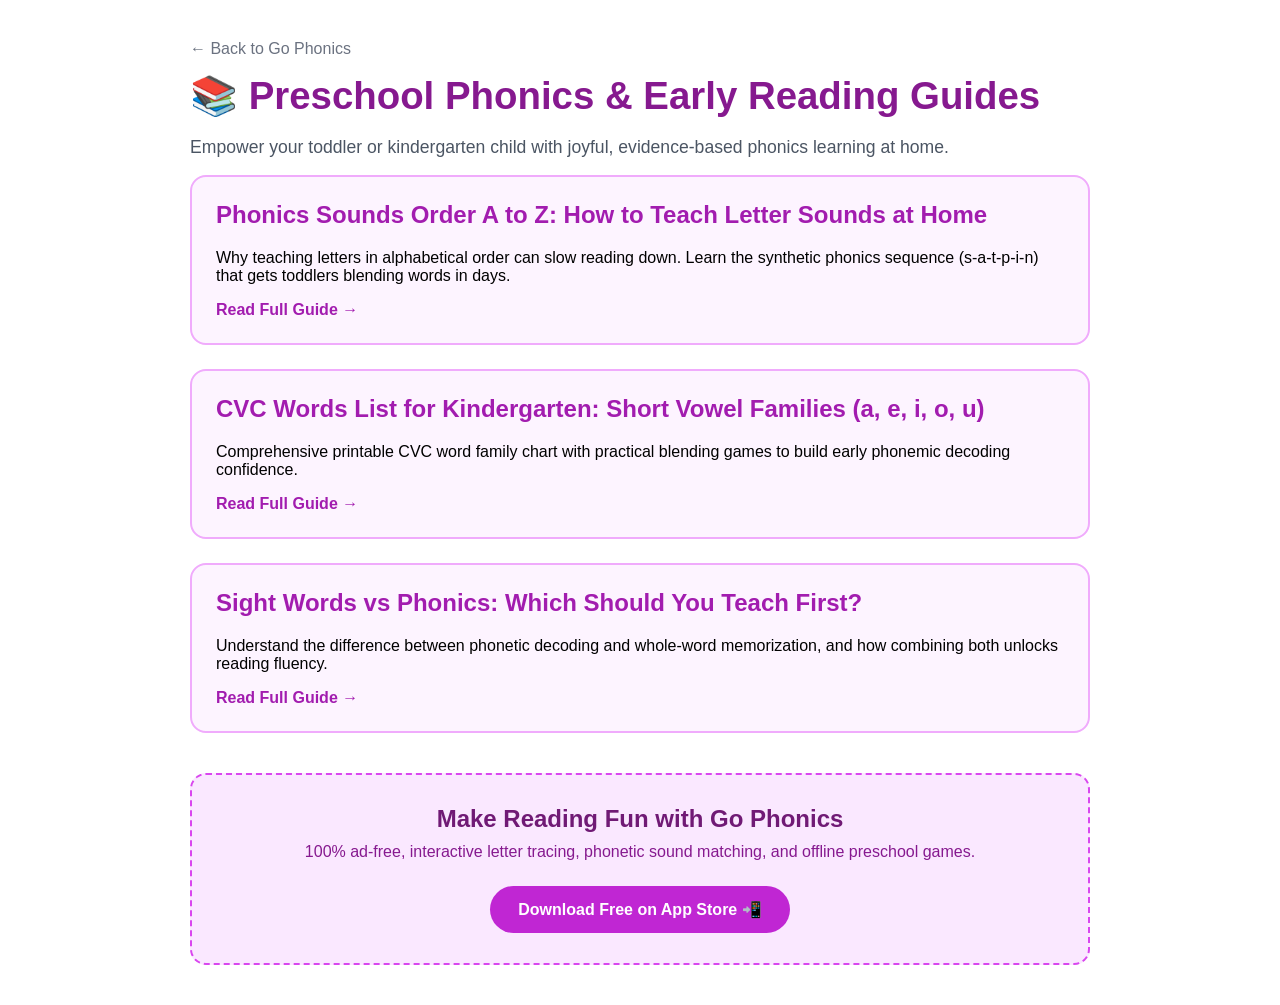
==== guides/index.html @ 36015f06 "feat(seo): deploy Preschool Phonics & Literacy Hub with 3 high-volume guides, FAQ schema, and update" ====
<!DOCTYPE html>
<html lang="en">
<head>
    <meta charset="UTF-8">
    <meta name="viewport" content="width=device-width, initial-scale=1.0">
    <meta name="apple-itunes-app" content="app-id=6756431312">
    <title>Preschool Phonics & Early Reading Guides — Go Phonics</title>
    <meta name="description" content="Explore expert early literacy guides on teaching phonics sounds order A to Z, CVC word lists, and sight words vs phonics.">
    <link rel="canonical" href="https://themansigoel.github.io/go-phonics/guides/" />
    <link rel="stylesheet" href="../styles.css">
    <style>
        .guides-container { max-width: 900px; margin: 40px auto; padding: 0 20px; font-family: -apple-system, BlinkMacSystemFont, "Segoe UI", Roboto, sans-serif; }
        .guide-card { background: #fdf4ff; border: 2px solid #f0abfc; border-radius: 16px; padding: 24px; margin-bottom: 24px; }
        .guide-card h2 { color: #86198f; margin-top: 0; }
        .guide-card a { color: #a21caf; text-decoration: none; font-weight: 700; }
        .app-cta-banner { background: #fae8ff; border: 2px dashed #d946ef; border-radius: 16px; padding: 30px; text-align: center; margin: 40px 0; }
        .app-cta-btn { display: inline-block; background: #c026d3; color: #fff; padding: 14px 28px; border-radius: 30px; font-weight: 700; text-decoration: none; margin-top: 15px; }
    </style>
</head>
<body>
    <div class="guides-container">
        <a href="../" style="color: #6b7280; text-decoration: none;">← Back to Go Phonics</a>
        <h1 style="color: #86198f; font-size: 2.4rem; margin: 15px 0;">📚 Preschool Phonics & Early Reading Guides</h1>
        <p style="color: #4b5563; font-size: 1.1rem;">Empower your toddler or kindergarten child with joyful, evidence-based phonics learning at home.</p>

        <div class="guide-card">
            <h2><a href="phonics-sounds-order-a-to-z.html">Phonics Sounds Order A to Z: How to Teach Letter Sounds at Home</a></h2>
            <p>Why teaching letters in alphabetical order can slow reading down. Learn the synthetic phonics sequence (s-a-t-p-i-n) that gets toddlers blending words in days.</p>
            <a href="phonics-sounds-order-a-to-z.html">Read Full Guide →</a>
        </div>

        <div class="guide-card">
            <h2><a href="cvc-words-list-kindergarten.html">CVC Words List for Kindergarten: Short Vowel Families (a, e, i, o, u)</a></h2>
            <p>Comprehensive printable CVC word family chart with practical blending games to build early phonemic decoding confidence.</p>
            <a href="cvc-words-list-kindergarten.html">Read Full Guide →</a>
        </div>

        <div class="guide-card">
            <h2><a href="sight-words-vs-phonics.html">Sight Words vs Phonics: Which Should You Teach First?</a></h2>
            <p>Understand the difference between phonetic decoding and whole-word memorization, and how combining both unlocks reading fluency.</p>
            <a href="sight-words-vs-phonics.html">Read Full Guide →</a>
        </div>

        <div class="app-cta-banner">
            <h2 style="color: #701a75; margin: 0;">Make Reading Fun with Go Phonics</h2>
            <p style="color: #86198f; margin: 10px 0;">100% ad-free, interactive letter tracing, phonetic sound matching, and offline preschool games.</p>
            <a href="https://apps.apple.com/app/go-phonics-kids-learn-to-read/id6756431312" class="app-cta-btn">Download Free on App Store 📲</a>
        </div>
    </div>
</body>
</html>
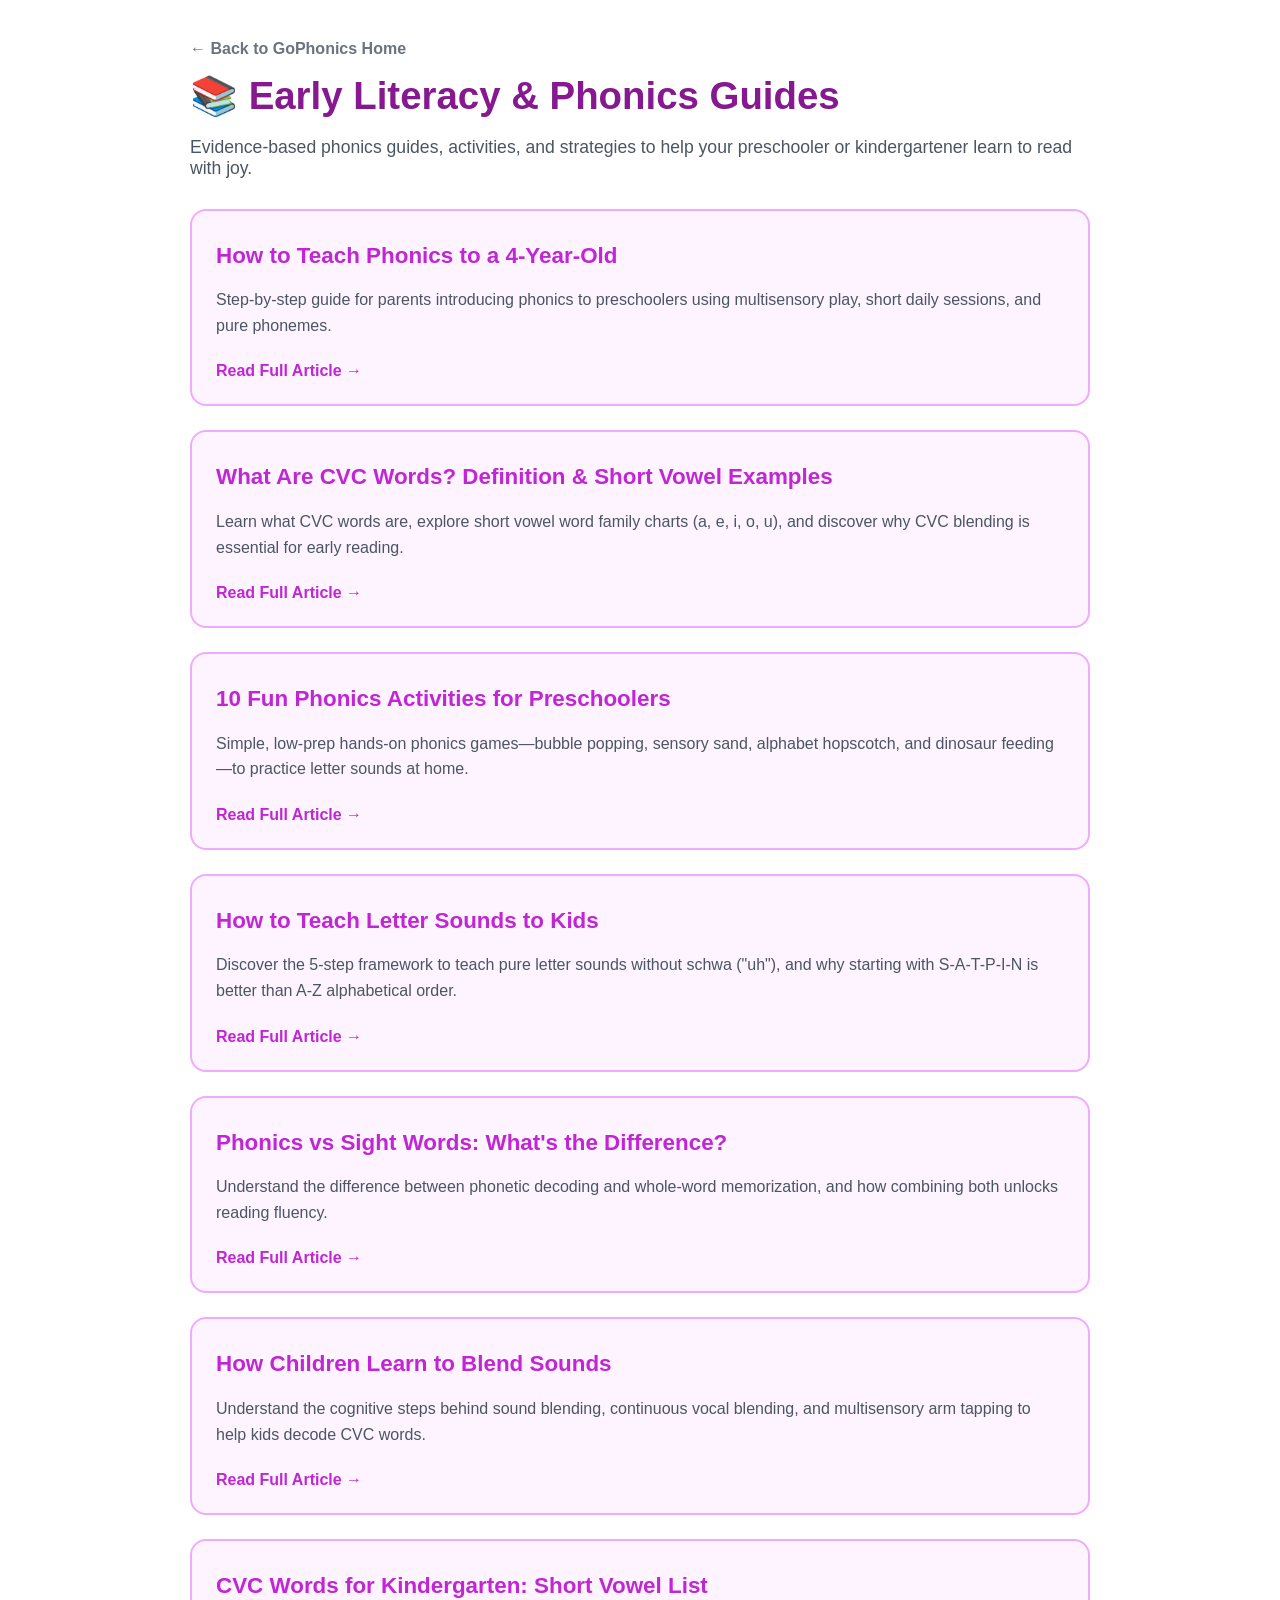
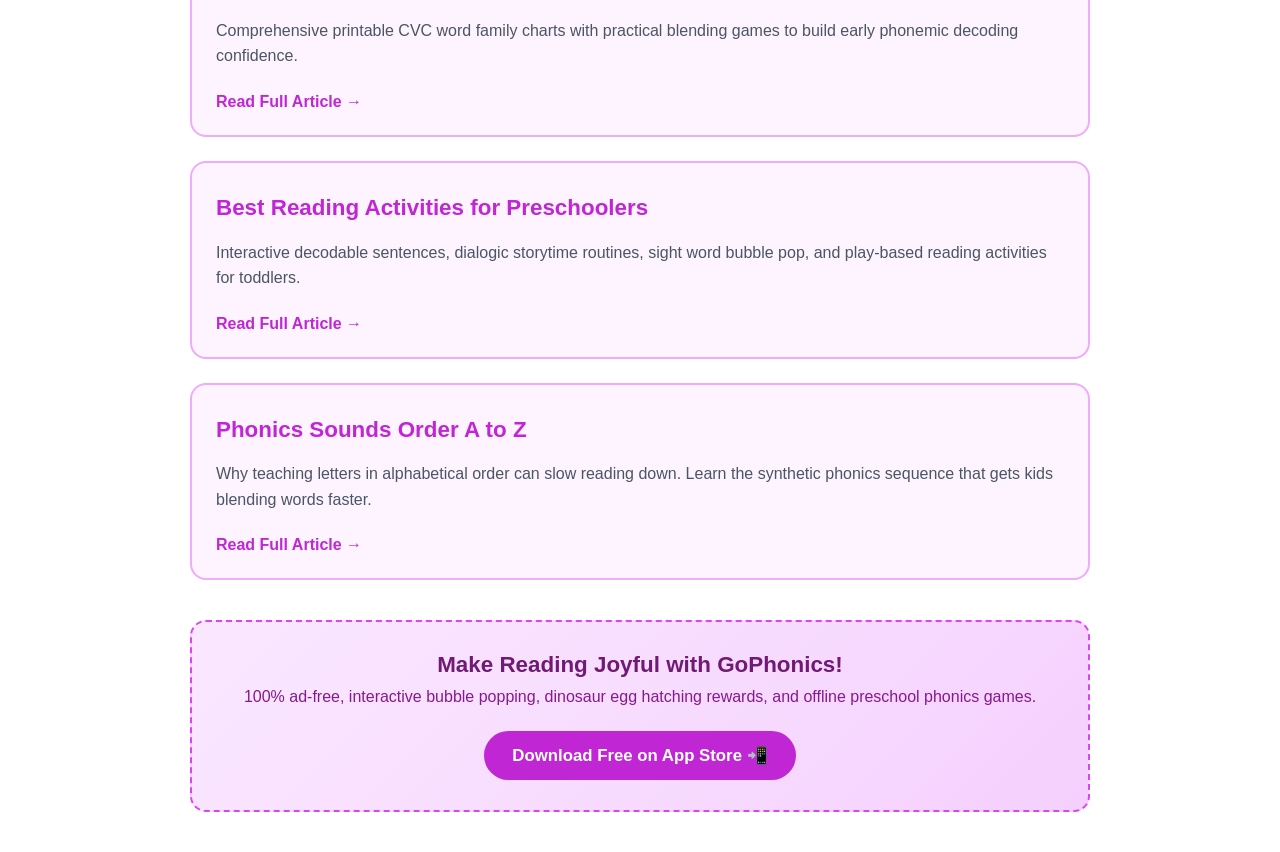
==== commit 9e4ed9d4: "Add detailed early literacy guide articles for SEO and AEO" ====
--- a/guides/index.html
+++ b/guides/index.html
@@ -4,46 +4,84 @@
     <meta charset="UTF-8">
     <meta name="viewport" content="width=device-width, initial-scale=1.0">
     <meta name="apple-itunes-app" content="app-id=6756431312">
-    <title>Preschool Phonics & Early Reading Guides — Go Phonics</title>
-    <meta name="description" content="Explore expert early literacy guides on teaching phonics sounds order A to Z, CVC word lists, and sight words vs phonics.">
+    <title>Preschool Phonics & Early Reading Guides — GoPhonics</title>
+    <meta name="description" content="Explore expert early literacy guides: teaching phonics to 4-year-olds, CVC word lists, letter sounds order, sight words vs phonics, blending techniques, and preschool reading activities.">
     <link rel="canonical" href="https://themansigoel.github.io/go-phonics/guides/" />
     <link rel="stylesheet" href="../styles.css">
     <style>
         .guides-container { max-width: 900px; margin: 40px auto; padding: 0 20px; font-family: -apple-system, BlinkMacSystemFont, "Segoe UI", Roboto, sans-serif; }
-        .guide-card { background: #fdf4ff; border: 2px solid #f0abfc; border-radius: 16px; padding: 24px; margin-bottom: 24px; }
-        .guide-card h2 { color: #86198f; margin-top: 0; }
-        .guide-card a { color: #a21caf; text-decoration: none; font-weight: 700; }
-        .app-cta-banner { background: #fae8ff; border: 2px dashed #d946ef; border-radius: 16px; padding: 30px; text-align: center; margin: 40px 0; }
-        .app-cta-btn { display: inline-block; background: #c026d3; color: #fff; padding: 14px 28px; border-radius: 30px; font-weight: 700; text-decoration: none; margin-top: 15px; }
+        .guide-card { background: #fdf4ff; border: 2px solid #f0abfc; border-radius: 16px; padding: 24px; margin-bottom: 24px; transition: transform 0.2s, box-shadow 0.2s; }
+        .guide-card:hover { transform: translateY(-3px); box-shadow: 0 10px 20px -5px rgba(217,70,239,0.15); }
+        .guide-card h2 { color: #86198f; margin-top: 0; font-size: 1.4rem; }
+        .guide-card p { color: #4b5563; line-height: 1.6; }
+        .guide-card a { color: #c026d3; text-decoration: none; font-weight: 700; display: inline-block; margin-top: 8px; }
+        .app-cta-banner { background: linear-gradient(135deg, #fae8ff 0%, #f5d0fe 100%); border: 2px dashed #d946ef; border-radius: 16px; padding: 30px; text-align: center; margin: 40px 0; }
+        .app-cta-btn { display: inline-block; background: #c026d3; color: #fff; padding: 14px 28px; border-radius: 30px; font-weight: 700; text-decoration: none; margin-top: 15px; font-size: 1.05rem; }
     </style>
 </head>
 <body>
     <div class="guides-container">
-        <a href="../" style="color: #6b7280; text-decoration: none;">← Back to Go Phonics</a>
-        <h1 style="color: #86198f; font-size: 2.4rem; margin: 15px 0;">📚 Preschool Phonics & Early Reading Guides</h1>
-        <p style="color: #4b5563; font-size: 1.1rem;">Empower your toddler or kindergarten child with joyful, evidence-based phonics learning at home.</p>
+        <a href="../" style="color: #6b7280; text-decoration: none; font-weight: 600;">← Back to GoPhonics Home</a>
+        <h1 style="color: #86198f; font-size: 2.4rem; margin: 15px 0;">📚 Early Literacy & Phonics Guides</h1>
+        <p style="color: #4b5563; font-size: 1.1rem; margin-bottom: 30px;">Evidence-based phonics guides, activities, and strategies to help your preschooler or kindergartener learn to read with joy.</p>
 
         <div class="guide-card">
-            <h2><a href="phonics-sounds-order-a-to-z.html">Phonics Sounds Order A to Z: How to Teach Letter Sounds at Home</a></h2>
-            <p>Why teaching letters in alphabetical order can slow reading down. Learn the synthetic phonics sequence (s-a-t-p-i-n) that gets toddlers blending words in days.</p>
-            <a href="phonics-sounds-order-a-to-z.html">Read Full Guide →</a>
+            <h2><a href="how-to-teach-phonics-to-a-4-year-old.html">How to Teach Phonics to a 4-Year-Old</a></h2>
+            <p>Step-by-step guide for parents introducing phonics to preschoolers using multisensory play, short daily sessions, and pure phonemes.</p>
+            <a href="how-to-teach-phonics-to-a-4-year-old.html">Read Full Article →</a>
         </div>
 
         <div class="guide-card">
-            <h2><a href="cvc-words-list-kindergarten.html">CVC Words List for Kindergarten: Short Vowel Families (a, e, i, o, u)</a></h2>
-            <p>Comprehensive printable CVC word family chart with practical blending games to build early phonemic decoding confidence.</p>
-            <a href="cvc-words-list-kindergarten.html">Read Full Guide →</a>
+            <h2><a href="what-are-cvc-words.html">What Are CVC Words? Definition & Short Vowel Examples</a></h2>
+            <p>Learn what CVC words are, explore short vowel word family charts (a, e, i, o, u), and discover why CVC blending is essential for early reading.</p>
+            <a href="what-are-cvc-words.html">Read Full Article →</a>
         </div>
 
         <div class="guide-card">
-            <h2><a href="sight-words-vs-phonics.html">Sight Words vs Phonics: Which Should You Teach First?</a></h2>
+            <h2><a href="10-fun-phonics-activities-for-preschoolers.html">10 Fun Phonics Activities for Preschoolers</a></h2>
+            <p>Simple, low-prep hands-on phonics games—bubble popping, sensory sand, alphabet hopscotch, and dinosaur feeding—to practice letter sounds at home.</p>
+            <a href="10-fun-phonics-activities-for-preschoolers.html">Read Full Article →</a>
+        </div>
+
+        <div class="guide-card">
+            <h2><a href="how-to-teach-letter-sounds-to-kids.html">How to Teach Letter Sounds to Kids</a></h2>
+            <p>Discover the 5-step framework to teach pure letter sounds without schwa ("uh"), and why starting with S-A-T-P-I-N is better than A-Z alphabetical order.</p>
+            <a href="how-to-teach-letter-sounds-to-kids.html">Read Full Article →</a>
+        </div>
+
+        <div class="guide-card">
+            <h2><a href="sight-words-vs-phonics.html">Phonics vs Sight Words: What's the Difference?</a></h2>
             <p>Understand the difference between phonetic decoding and whole-word memorization, and how combining both unlocks reading fluency.</p>
-            <a href="sight-words-vs-phonics.html">Read Full Guide →</a>
+            <a href="sight-words-vs-phonics.html">Read Full Article →</a>
+        </div>
+
+        <div class="guide-card">
+            <h2><a href="how-children-learn-to-blend-sounds.html">How Children Learn to Blend Sounds</a></h2>
+            <p>Understand the cognitive steps behind sound blending, continuous vocal blending, and multisensory arm tapping to help kids decode CVC words.</p>
+            <a href="how-children-learn-to-blend-sounds.html">Read Full Article →</a>
+        </div>
+
+        <div class="guide-card">
+            <h2><a href="cvc-words-list-kindergarten.html">CVC Words for Kindergarten: Short Vowel List</a></h2>
+            <p>Comprehensive printable CVC word family charts with practical blending games to build early phonemic decoding confidence.</p>
+            <a href="cvc-words-list-kindergarten.html">Read Full Article →</a>
+        </div>
+
+        <div class="guide-card">
+            <h2><a href="best-reading-activities-for-preschoolers.html">Best Reading Activities for Preschoolers</a></h2>
+            <p>Interactive decodable sentences, dialogic storytime routines, sight word bubble pop, and play-based reading activities for toddlers.</p>
+            <a href="best-reading-activities-for-preschoolers.html">Read Full Article →</a>
+        </div>
+
+        <div class="guide-card">
+            <h2><a href="phonics-sounds-order-a-to-z.html">Phonics Sounds Order A to Z</a></h2>
+            <p>Why teaching letters in alphabetical order can slow reading down. Learn the synthetic phonics sequence that gets kids blending words faster.</p>
+            <a href="phonics-sounds-order-a-to-z.html">Read Full Article →</a>
         </div>
 
         <div class="app-cta-banner">
-            <h2 style="color: #701a75; margin: 0;">Make Reading Fun with Go Phonics</h2>
-            <p style="color: #86198f; margin: 10px 0;">100% ad-free, interactive letter tracing, phonetic sound matching, and offline preschool games.</p>
+            <h2 style="color: #701a75; margin: 0; font-size: 1.4rem;">Make Reading Joyful with GoPhonics!</h2>
+            <p style="color: #86198f; margin: 10px 0;">100% ad-free, interactive bubble popping, dinosaur egg hatching rewards, and offline preschool phonics games.</p>
             <a href="https://apps.apple.com/app/go-phonics-kids-learn-to-read/id6756431312" class="app-cta-btn">Download Free on App Store 📲</a>
         </div>
     </div>
